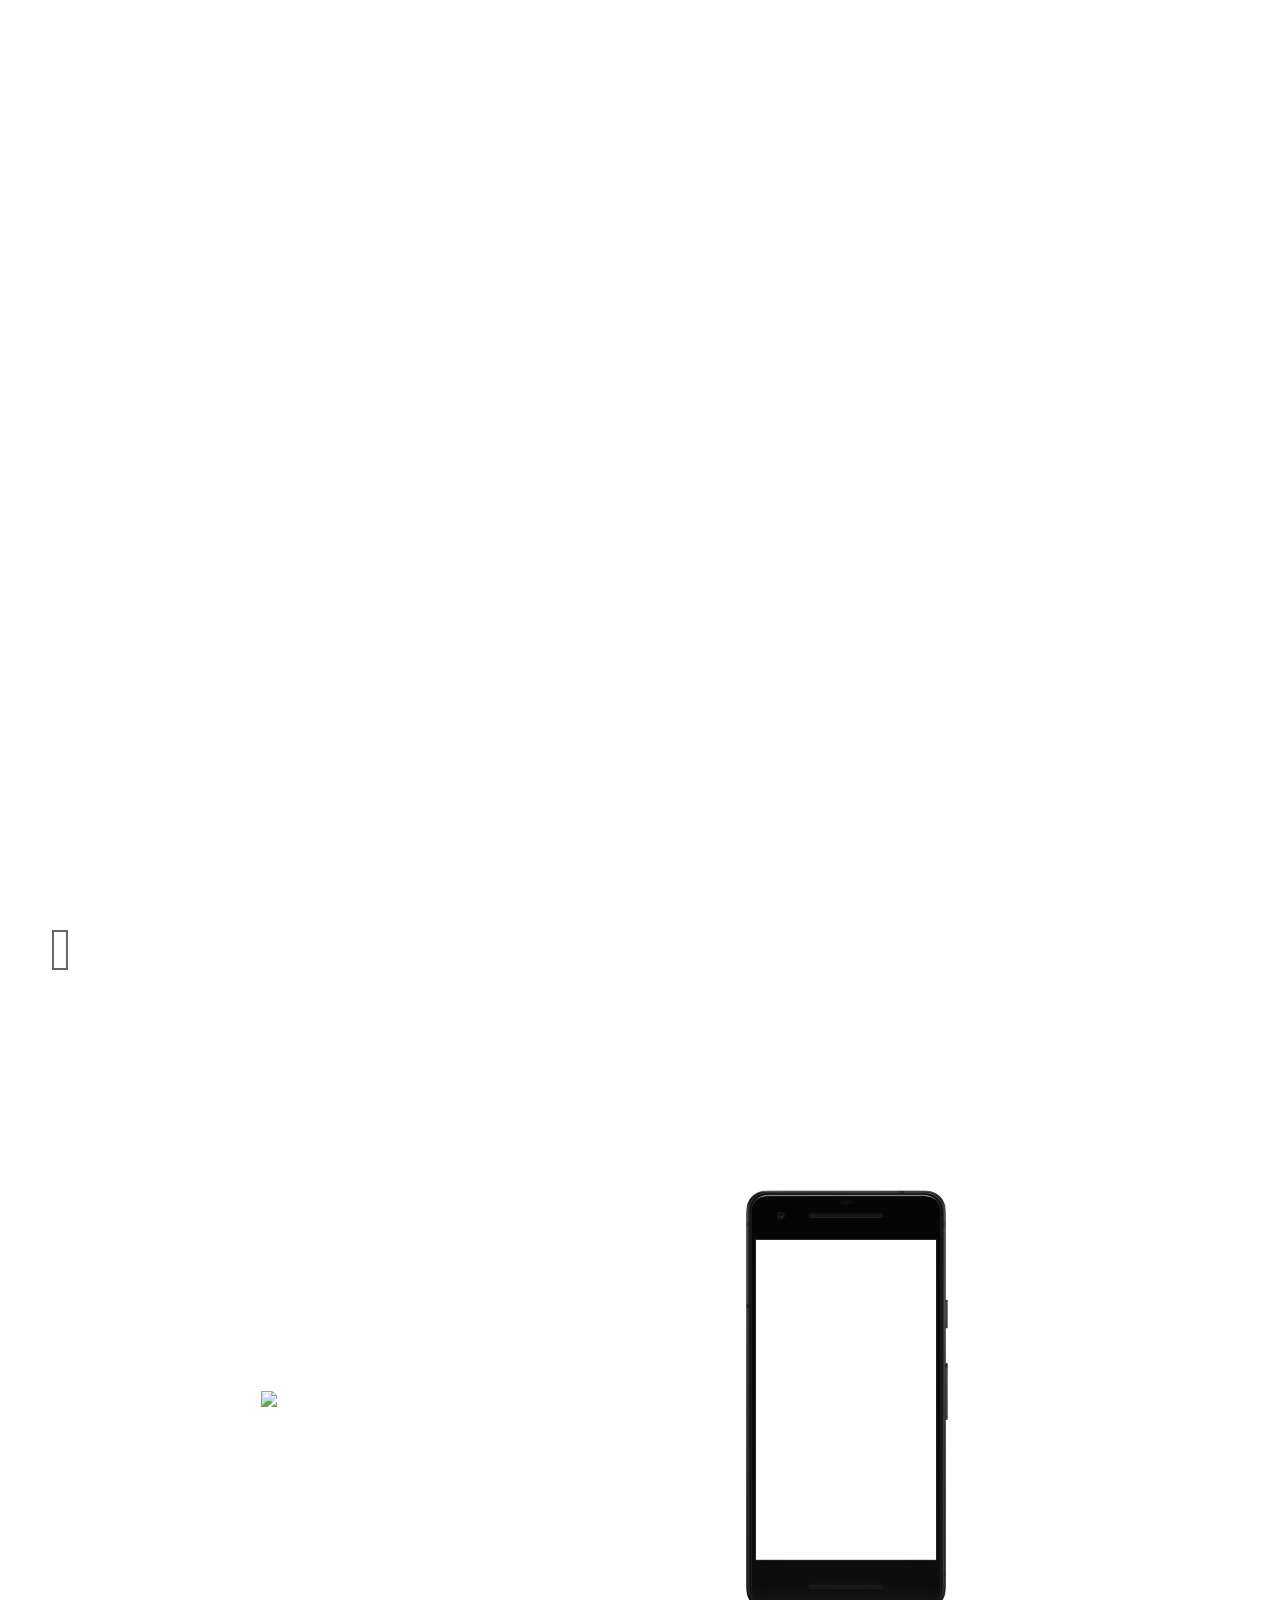
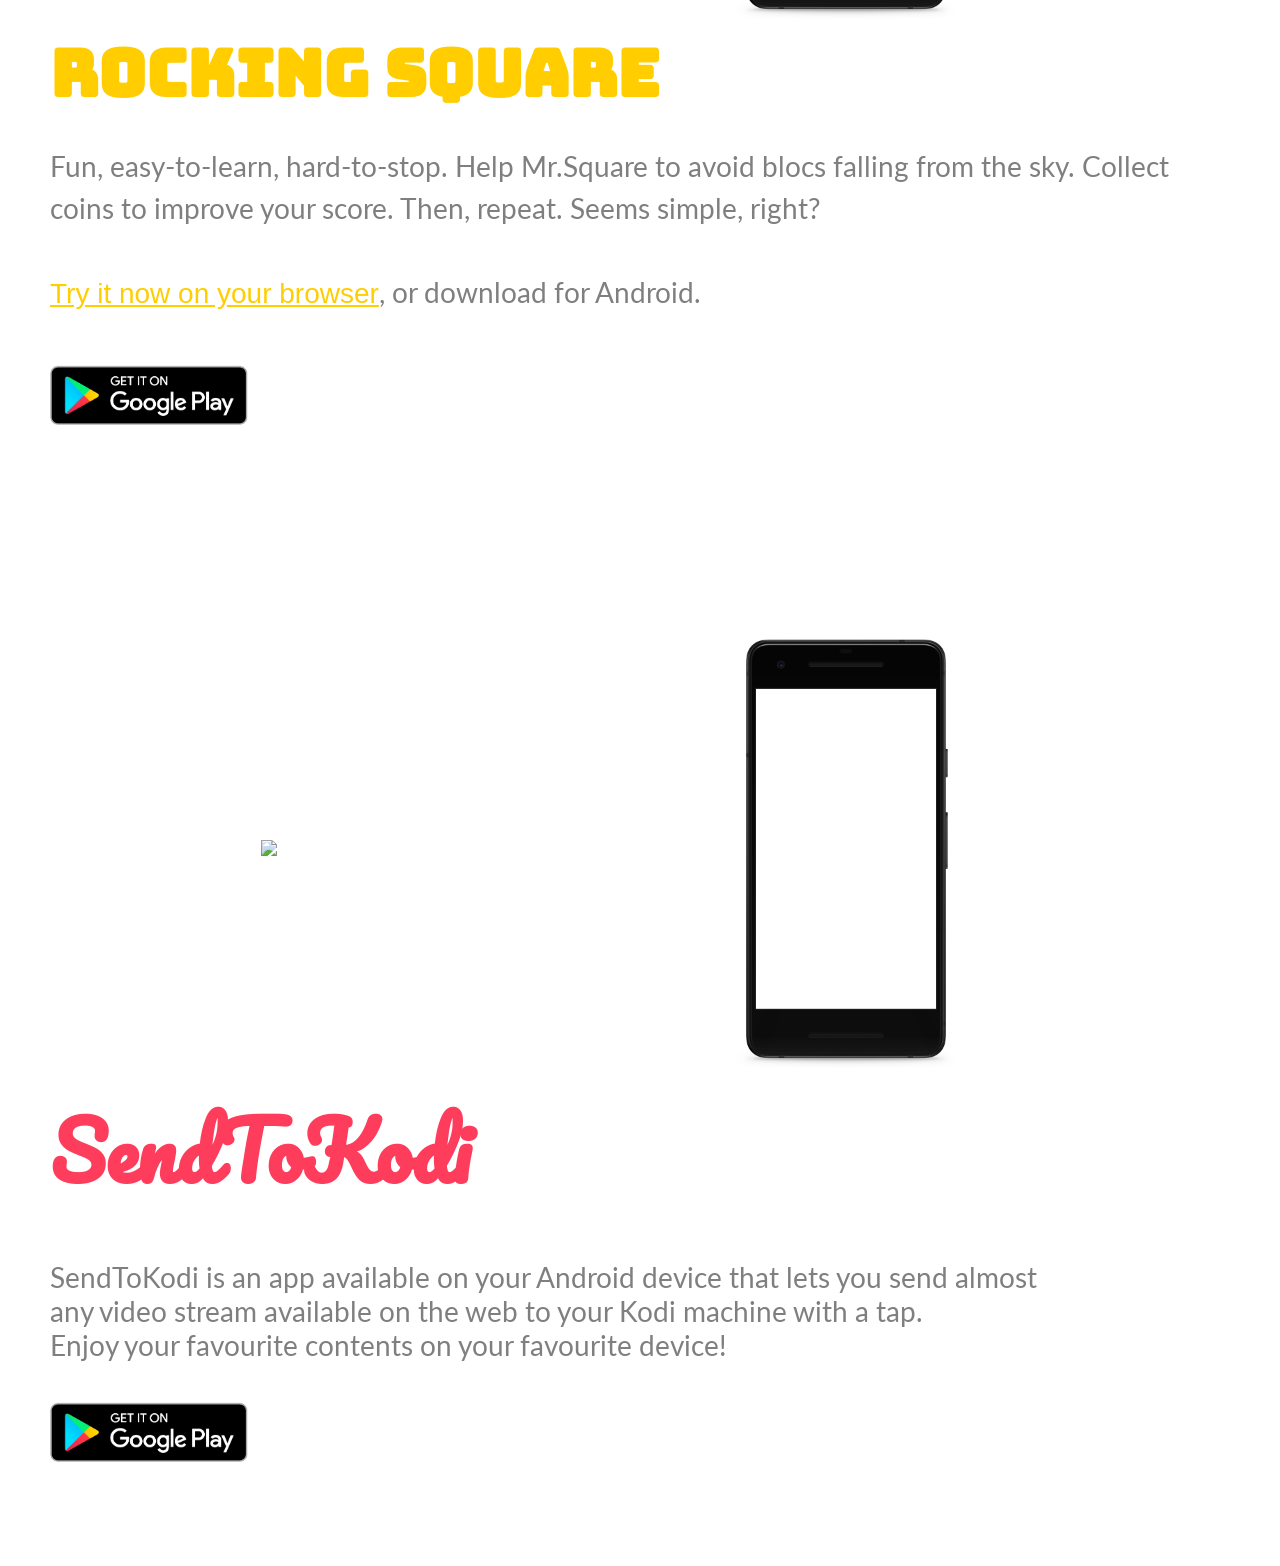
==== index.html @ c496c701 "Update index.html" ====
<!doctype html>
<html>
<head>
    <meta charset="utf-8">
    <meta name="keywords" content="">
    <meta name="description" content="">
    <meta name="viewport" content="width=device-width, initial-scale=1.0, viewport-fit=cover, user-scalable=no">
    <link rel="shortcut icon" type="image/png" href="favicon.png">
    
	<link rel="stylesheet" type="text/css" href="./css/bootstrap.min.css?2560">
	<link rel="stylesheet" type="text/css" href="style.css?4734">
	<link rel="stylesheet" type="text/css" href="./css/font-awesome.min.css">
	<link rel="stylesheet" type="text/css" href="./css/feather.min.css">
	<link href='https://fonts.googleapis.com/css?family=Oleo+Script&amp;subset=latin,latin-ext' rel='stylesheet' type='text/css'>
	<link href='https://fonts.googleapis.com/css?family=Lato:100,300,400,700,900&amp;subset=latin,latin-ext' rel='stylesheet' type='text/css'>
	<link href='https://fonts.googleapis.com/css?family=Bungee&amp;subset=latin,latin-ext' rel='stylesheet' type='text/css'>
	<link href='https://fonts.googleapis.com/css?family=Pacifico&amp;subset=latin,latin-ext' rel='stylesheet' type='text/css'>
	<script src="./js/particles.js"></script>
	<title>Antonio Cacciapuoti</title>


    
<!-- Analytics -->
 
<!-- Analytics END -->
    
</head>
<body>
<!-- Main container -->
<div class="page-container">
    
<!-- bloc-0 -->
<div class="bloc b-divider none full-width-bloc b-parallax bgc-dark-midnight-blue d-bloc" id="bloc-0">
	<div class="container bloc-lg">
		<div class="row rubberBand-hvr">
			<div class="col-sm-12">
				<img style="z-index:100; position: relative;" src="img/lazyload-ph.png" data-src="img/DSC_0639999.jpg" class="mg-md image-resize-mode img-fluid rounded-circle mx-auto d-block lazyload" height="315" width="315" />
				<h1 style="z-index:100; position: relative;" class="text-center mg-lg tc-white bloc-0-h1">
					I&rsquo;m Antonio
				</h1>
				<h5 style="z-index:100; position: relative;" class="mg-clear text-center bloc-0-h5 tc-white btn-resize-mode">
					Italian computer science student & creator of <br><a class="ltc-tangerine-yellow rsy" onclick="scrollToTarget('#bloc-rs',this)" data-scroll-speed="1000" href="#">Rocking Square</a>&nbsp;and&nbsp;<a class="stkr" href="#" data-scroll-speed="1000" onclick="scrollToTarget('#bloc-stk',this)">SendToKodi</a>
				</h5>
			</div>
		</div>
	</div>
</div>
<!-- bloc-0 END -->

<!-- bloc-1 -->
<div class="bloc l-bloc" id="bloc-1">
	<div class="container bloc-lg">
		<div class="row">
			<div class="offset-md-2 col-6 col-md-2 col-sm-3 col-lg-2 offset-lg-2">
				<div class="text-center">
					<a href="https://twitter.com/yantcaccia" target="_blank"><span class="fa fa-twitter icon-lg"></span></a>
				</div>
			</div>
			<div class="col-6 col-md-2 col-sm-3 col-lg-2">
				<div class="text-center">
					<a href="https://www.facebook.com/yant99" target="_blank"><span class="fa fa-facebook icon-lg "></span></a>
				</div>
			</div>
			<div class="col-6 col-md-2 col-sm-3 col-lg-2">
				<div class="text-center">
					<a href="https://www.instagram.com/toneelanc" target="_blank"><span class="fa fa-instagram icon-lg"></span></a>
				</div>
			</div>
			<div class="col-6 col-md-2 col-sm-3 col-lg-2">
				<div class="text-center">
					<a href="mailto:ya%6Etc%61%63cia@g%6Da%69l%2Ecom"><span class="feather-icon icon-mail icon-lg"></span></a>
				</div>
			</div>
		</div>
	</div>
</div>
<!-- bloc-1 END -->

<!-- bloc-rs -->
<div class="bloc l-bloc none" id="bloc-rs">
	<div class="container bloc-lg">
		<div class="row">
			<div class="col-md-6 col-lg-5">
				<div class="mx-auto d-block blocsapp-device blocsapp-device-iphone6 iphone6-space-grey rsphone">
					<img src="img/lazyload-ph.png" data-src="img/IMG_6553.PNG" class="img-fluid lazyload" />
				</div>
			</div>
			<div class="align-self-center col-md-6 col-lg-7">
				<h2 class="mg-md h2-rocking-square-style tc-tangerine-yellow text-sm-center text-center">
					Rocking Square
				</h2>
				<p class="p-2-style text-sm-center text-center">
					Fun, easy-to-learn, hard-to-stop. Help Mr.Square to avoid blocs falling from the sky. Collect coins to improve your score. Then, repeat. Seems simple, right?<br><br><a style="color: #FFCE00" href="https://yantcaccia.github.io/rockingsquare">Try it now on your browser</a>, or download for Android.<br>
				</p>
				<div style="margin-top: 50px" class="text-center btnmb text-sm-center text-md-center text-lg-center">
					<a href="https://play.google.com/store/apps/details?id=com.yantcaccia.project1&amp;hl=it" class="float-md-none" target="_blank">
					<img src="gpb.png" height="60">
					</a>
				</div>
			</div>
		</div>
	</div>
</div>
<!-- bloc-rs END -->

<!-- bloc-stk -->
<div class="bloc l-bloc" id="bloc-stk">
	<div class="container bloc-lg">
		<div class="row">
			<div class="col-md-6 col-lg-5 order-md-1 offset-sm-0 order-sm-0">
				<div class="mx-auto d-block blocsapp-device blocsapp-device-iphone6 iphone6-space-grey stkphone">
					<img src="img/lazyload-ph.png" data-src="img/Screenshot_20180409-003343.png" class="img-fluid lazyload" />
				</div>
			</div>
			<div class="col-md-6 col-lg-7 offset-sm-0 order-sm-0 align-self-center">
				<h2 class="stk-h2 tc-radical-red btn-resize-mode h2-style text-sm-center mg-lg-sm mg-lg text-center">
					SendToKodi
				</h2>
				<p class="p-style float-lg-none text-sm-center mg-lg text-lg-center text-center">
					SendToKodi is an app available on your Android device that lets you send almost any video stream available on the web to your Kodi machine with a tap.<br>Enjoy your favourite contents on your favourite device!<br>
				</p>
				<div class="text-center text-lg-center container-div-style">
					<a href="https://play.google.com/store/apps/details?id=com.yantcaccia.stk&amp;hl=en_US" target="_blank">
					<img src="gpb.png" height="60">
					</a>
				</div>
			</div>
		</div>
	</div>
</div>
<!-- bloc-stk END -->

<!-- ScrollToTop Button -->
<a class="bloc-button btn btn-d scrollToTop" onclick="scrollToTarget('1',this)"><span class="fa fa-chevron-up"></span></a>
<!-- ScrollToTop Button END-->

<div class="col-sm-12" id="particles"
style="position: absolute;
z-index: 50;
width: 100%;
height: 100%;
top: 0;
left: 0; overflow: hidden;"></div>


</div>
<!-- Main container END -->
    

<!-- Additional JS -->
<script src="./js/jquery-3.3.1.min.js?7486"></script>
<script src="./js/bootstrap.bundle.min.js?4922"></script>
<script src="./js/blocs.min.js?8688"></script>
<script src="./js/lazysizes.min.js" defer></script>
<script src="./js/jquery.scrollify.js"></script>
<!-- Additional JS END -->

<script type="text/javascript">
	if (/Android|webOS|iPhone|iPad|iPod|BlackBerry|IEMobile|Opera Mini/i.test(navigator.userAgent)) {} else {
		particlesJS.load("particles", "./js/particlesjs-config.json");
    }
</script>


<!-- Preloader -->
<div id="page-loading-blocs-notifaction" class="page-preloader"></div>
<!-- Preloader END -->

</body>
</html>
---- style.css ----
/*-----------------------------------------------------------------------------------
	    My Site
        Built with Blocs
-----------------------------------------------------------------------------------*/
 
body{
	margin:0;
	padding:0;
    background:#FFFFFF;
    overflow-x:hidden;
    -webkit-font-smoothing: antialiased;
    -moz-osx-font-smoothing: grayscale;
}
a,button{transition: background .3s ease-in-out;outline: none!important;} /* Prevent ugly blue glow on chrome and safari */
a:hover{text-decoration: none; cursor:pointer;}


/* Preloader */

.page-preloader{position: fixed;top: 0;bottom: 0;width: 100%;z-index:100000;background:#FFFFFF url("img/pageload-spinner.gif") no-repeat center center;}

/* = Blocs
-------------------------------------------------------------- */

.bloc{
	width:100%;
	clear:both;
	background: 50% 50% no-repeat;
	padding:0 50px;
	-webkit-background-size: cover;
	-moz-background-size: cover;
	-o-background-size: cover;
	background-size: cover;
	position:relative;
	display:flex;
}
.bloc .container{
	padding-left:0;
	padding-right:0;
}


/* Sizes */

.bloc-lg{
	padding:100px 50px;
}

/* = Full Width Blocs 
-------------------------------------------------------------- */

.full-width-bloc{
	padding-left:0;
	padding-right:0;
}
.full-width-bloc .row{
	margin-left:0;
	margin-right:0;
}
.full-width-bloc .container{
	width:100%;
	max-width:100%!important;
}
.full-width-bloc .carousel img{
	width:100%;
	height:auto;
}


/* Background Effects */

.b-parallax{
	background-attachment:fixed;
}

/* Disable Parallax on Mobile Touch Devices */
@media (hover: none) {
	.b-parallax{
	background-attachment:scroll;
}
}

/* Dark theme */

.d-bloc{
	color:rgba(255,255,255,.7);
}
.d-bloc button:hover{
	color:rgba(255,255,255,.9);
}
.d-bloc .icon-round,.d-bloc .icon-square,.d-bloc .icon-rounded,.d-bloc .icon-semi-rounded-a,.d-bloc .icon-semi-rounded-b{
	border-color:rgba(255,255,255,.9);
}
.d-bloc .divider-h span{
	border-color:rgba(255,255,255,.2);
}
.d-bloc .a-btn,.d-bloc .navbar a, .d-bloc a .icon-sm, .d-bloc a .icon-md, .d-bloc a .icon-lg, .d-bloc a .icon-xl, .d-bloc h1 a, .d-bloc h2 a, .d-bloc h3 a, .d-bloc h4 a, .d-bloc h5 a, .d-bloc h6 a, .d-bloc p a{
	color:rgba(255,255,255,.6);
}
.d-bloc .a-btn:hover,.d-bloc .navbar a:hover,.d-bloc a:hover .icon-sm, .d-bloc a:hover .icon-md, .d-bloc a:hover .icon-lg, .d-bloc a:hover .icon-xl, .d-bloc h1 a:hover, .d-bloc h2 a:hover, .d-bloc h3 a:hover, .d-bloc h4 a:hover, .d-bloc h5 a:hover, .d-bloc h6 a:hover, .d-bloc p a:hover{
	color:rgba(255,255,255,1);
}
.d-bloc .navbar-toggle .icon-bar{
	background:rgba(255,255,255,1);
}
.d-bloc .btn-wire,.d-bloc .btn-wire:hover{
	color:rgba(255,255,255,1);
	border-color:rgba(255,255,255,1);
}
.d-bloc .card{
	color:rgba(0,0,0,.5);
}
.d-bloc .card button:hover{
	color:rgba(0,0,0,.7);
}
.d-bloc .card icon{
	border-color:rgba(0,0,0,.7);
}
.d-bloc .card .divider-h span{
	border-color:rgba(0,0,0,.1);
}
.d-bloc .card .a-btn{
	color:rgba(0,0,0,.6);
}
.d-bloc .card .a-btn:hover{
	color:rgba(0,0,0,1);
}
.d-bloc .card .btn-wire, .d-bloc .card .btn-wire:hover{
	color:rgba(0,0,0,.7);
	border-color:rgba(0,0,0,.3);
}


/* Light theme */

.d-bloc .card,.l-bloc{
	color:rgba(0,0,0,.5);
}
.d-bloc .card button:hover,.l-bloc button:hover{
	color:rgba(0,0,0,.7);
}
.l-bloc .icon-round,.l-bloc .icon-square,.l-bloc .icon-rounded,.l-bloc .icon-semi-rounded-a,.l-bloc .icon-semi-rounded-b{
	border-color:rgba(0,0,0,.7);
}
.d-bloc .card .divider-h span,.l-bloc .divider-h span{
	border-color:rgba(0,0,0,.1);
}
.d-bloc .card .a-btn,.l-bloc .a-btn,.l-bloc .navbar a,.l-bloc a .icon-sm, .l-bloc a .icon-md, .l-bloc a .icon-lg, .l-bloc a .icon-xl, .l-bloc h1 a, .l-bloc h2 a, .l-bloc h3 a, .l-bloc h4 a, .l-bloc h5 a, .l-bloc h6 a, .l-bloc p a{
	color:rgba(0,0,0,.6);
}
.d-bloc .card .a-btn:hover,.l-bloc .a-btn:hover,.l-bloc .navbar a:hover, .l-bloc a:hover .icon-sm, .l-bloc a:hover .icon-md, .l-bloc a:hover .icon-lg, .l-bloc a:hover .icon-xl, .l-bloc h1 a:hover, .l-bloc h2 a:hover, .l-bloc h3 a:hover, .l-bloc h4 a:hover, .l-bloc h5 a:hover, .l-bloc h6 a:hover, .l-bloc p a:hover{
	color:rgba(0,0,0,1);
}
.l-bloc .navbar-toggle .icon-bar{
	color:rgba(0,0,0,.6);
}
.d-bloc .card .btn-wire,.d-bloc .card .btn-wire:hover,.l-bloc .btn-wire,.l-bloc .btn-wire:hover{
	color:rgba(0,0,0,.7);
	border-color:rgba(0,0,0,.3);
}
/* Dividers */

.b-divider{
	border-top:1px solid rgba(0,0,0,.1);
	border-bottom:1px solid rgba(0,0,0,.1);
}


/* = NavBar
-------------------------------------------------------------- */

.hero .hero-nav{
	padding-left:inherit;
	padding-right:inherit;
}
/* Handle Multi Level Navigation */.navbar-light .navbar-nav .nav-link {
	color: rgb(64, 64, 64);
}
.btco-menu li > a {
	padding: 10px 15px;
	color: #000;
}
.btco-menu .active a:focus,.btco-menu li a:focus ,.navbar > .show > a:focus{
	background: transparent;
	outline: 0;
}
.dropdown-menu .show > .dropdown-toggle::after{
	transform: rotate(-90deg);
}

/* = Bric adjustment margins
-------------------------------------------------------------- */

.mg-clear{
	margin:0;
}
.mg-md{
	margin-top:10px;
	margin-bottom:20px;
}
.mg-lg{
	margin-top:10px;
	margin-bottom:40px;
}
img.mg-sm,img.mg-md,img.mg-lg{
	margin-top: 0;
}
img.mg-sm{
	margin-bottom:10px;
}
img.mg-md{
	margin-bottom:30px;
}
img.mg-lg{
	margin-bottom:50px;
}

/* = Buttons
-------------------------------------------------------------- */

.btn-d,.btn-d:hover,.btn-d:focus{
	color:#FFF;
	background:rgba(0,0,0,.3);
}

/* Prevent ugly blue glow on chrome and safari */
button{
	outline: none!important;
}


/* = Icons
-------------------------------------------------------------- */
.icon-lg{
	font-size:60px!important;
}




.card-sq, .card-sq .card-header, .card-sq .card-footer{
	border-radius:0;
}
.card-rd{
	border-radius:30px;
}
.card-rd .card-header{
	border-radius:29px 29px 0 0;
}
.card-rd .card-footer{
	border-radius:0 0 29px 29px;
}





/* ScrollToTop button */

.scrollToTop{
	width:40px;
	height:40px;
	position:fixed;
	bottom:20px;
	right:20px;
	opacity: 0;
	z-index: 500;
	transition: all .3s ease-in-out;
}
.scrollToTop span{
	margin-top: 6px;
}
.showScrollTop{
	font-size: 14px;
	opacity: 1;
}
/* = iPhone 6 Devices
-------------------------------------------------------------- */

.blocsapp-device-iphone6{
	background-repeat:no-repeat;
	background-size:contain;
	background-position:center;
	display: block;
	width:100%;
	height:auto;
	padding: 18%;
}
.blocsapp-device-iphone6 img{
	width:100%;
	height:auto;
	margin: 0 auto;
}
.blocsapp-device-iphone6 .embed-responsive{
	padding-bottom: 154.25%;
	width: 87%;
	right: -6.7%;
	margin-bottom: -1.5%;
}
.blocsapp-device-iphone6.iphone6-space-grey{
	background-image:url("img/Apple-iPhone-6s-Space-Gray.png");
}

/* = Custom Styling
-------------------------------------------------------------- */

h1,h2,h3,h4,h5,h6,p,label,.btn,a{
	font-family:"Helvetica";
}
.container{
	max-width:1170px}.container:active{
}
.container:hover{
}
.blocs-personal-panel{
	max-width:400px;
	min-height:400px;
	padding:40px 10px 40px 10px;
	background-color:#FFFFFF;
	text-align:center;
	border-radius:6px 6px 6px 6px;
	border-width:0px 0px 0px 0px;
}
.blocs-panel-avatar{
	max-width:100px;
	margin-bottom:20px;
}
.blocs-personal-panel h3{
	color: rgba(0,0,0,.8);
	font-family:"Lato";
	font-size:36px;
	font-weight:700;
}
.blocs-personal-panel p{
	color: rgba(0,0,0,.3);
	font-family:"Lato";
	font-size:18px;
	font-weight:700;
	margin-bottom:20px;
}
.blocs-social-list-v{
	max-width:220px;
	margin:0 auto!important;
}
.blocs-social-list-v li{
	min-width:30px;
}
.test{
	font-family:"Lato";
	font-weight:400;
	text-transform:none;
	font-style:none;
	text-align:left;
}
.device-bloc-text-vc{
	font-size:50px;
	margin-top:50%;
}
.button{
	font-family:"Lato";
	font-weight:400;
}
.rockingsquare{
	font-family:"Pacifico";
}
.bloc-0-h1{
	font-weight: 400;
	font-family: "Oleo Script";
	font-size: 100px;
	line-height: 100px;
}
.bloc-0-h5{
	font-family: Lato;
	font-weight: 300;
	font-size: 35px;
	line-height: 60px;
}
.bloc-2-h2{
	font-family:"Bungee";
	font-weight:400;
}
.bloc-2-p{
	font-family: Lato;
	font-weight: 300;
	font-size: 27px;
}
.stk-h2{
	font-family: Pacifico;
}
.stk-p{
	line-height: 37px;
	font-size: 27px;
	font-family: Lato;
	font-weight: 300;
}
.rsy{
	font-family:"Bungee";
}
.stkr{
	font-family:"Pacifico";
	color:#FF1357!important;
	background-color:transparent;
}
.h2-style{
	font-size:80px;
	width:87.01%;
}
.p-style{
	width:87.01%;
	font-size:28px;
	font-family:Lato;
	font-weight:400;
	text-indent:px;
	letter-spacing:px;
}
.h1-style{
	font-family:Bungee;
	font-size:60px;
}
.h3-style{
	font-family:Lato;
	font-weight:400;
}
.p-1-style{
	font-size:30px;
}
.h2-rocking-square-style{
	font-family:Bungee;
	font-size:65px;
}
.p-2-style{
	font-size:28px;
	font-family:Lato;
	font-weight:400;
	line-height:42px;
}
.btn{
	margin-top:10px;
}
.container-div-style{
	width:87.01%;
}

/* = Colour
-------------------------------------------------------------- */

/* Background colour styles */

.bgc-dark-midnight-blue{
	background-color:#043464;
}

/* Text colour styles */

.tc-white{
	color:#FFFFFF!important;
}
.tc-tangerine-yellow{
	color:#FFCD00!important;
}
.tc-radical-red{
	color:#FE3D5D!important;
}

/* Link colour styles */

.ltc-tangerine-yellow{
	color:#FFCD00!important;
}
.ltc-tangerine-yellow:hover{
	color:#cca400!important;
}

/* Bloc image backgrounds */




/* = Mobile adjustments 
-------------------------------------------------------------- */
@media (max-width: 1024px)
{
    .bloc{
        padding-left: 20px; 
        padding-right: 20px;  
    }
    .bloc.full-width-bloc, .bloc-tile-2.full-width-bloc .container, .bloc-tile-3.full-width-bloc .container, .bloc-tile-4.full-width-bloc .container{
        padding-left: 0; 
        padding-right: 0;  
    }
}
@media (max-width: 991px)
{
    .container{width:100%;}
    .page-container, #hero-bloc{overflow-x: hidden;position: relative;} /* Prevent unwanted side scroll on mobile */
    .bloc{padding-left: constant(safe-area-inset-left);padding-right: constant(safe-area-inset-right);} /* iPhone X Notch Support*/
    .bloc-group, .bloc-group .bloc{display:block;width:100%;}
}
@media (max-width: 767px)
{
    .page-container{
        overflow-x: hidden;
        position:relative;
    }
    .bloc-tile-2 .container, .bloc-tile-3 .container, .bloc-tile-4 .container{
        padding-left:0;padding-right:0;
    }
    .a-block{
        padding:0 10px;
    }
    .btn-dwn{
       display:none; 
    }
    .voffset{
        margin-top:5px;
    }
    .voffset-md{
        margin-top:20px;
    }
    .voffset-lg{
        margin-top:30px;
    }
    form{
        padding:5px;
    }
    .close-lightbox{
        display:inline-block;
    }
    .blocsapp-device-iphone5{
	   background-size: 216px 425px;
	   padding-top:60px;
	   width:216px;
	   height:425px;
    }
    .blocsapp-device-iphone5 img{
	   width: 180px;
	   height: 320px;
    }
}

@media (max-width: 991px){
	.bloc-0-h1{
		font-size: 100px;
		line-height: 100px;
	}
	.bloc-0-h5{
		font-size: 35px;
	}
	.bloc-2-h2{
		line-height:60px;
	}
	.rockingsquare{
		padding-bottom:0px;
	}
	.btn-style{
		border-radius:0px 0px 0px 0px;
	}
	.btn-let-me-play--style{
		border-radius:19px 19px 19px 19px;
	}
	.stk-h2{
	}
	.h2-style{
		font-size:50px;
	}
	.p-style{
		line-height:42px;
		font-size:28px;
		font-family:Lato;
		font-weight:400;
	}
	.btn{
		margin:0px 0px 0px 0px;
	}
	.btnmb{
		margin-top:10px;
	}
	.stkphone{
		margin-top:70px;
	}
	.rsphone{
		margin-top:105px;
	}
	
}

@media (max-width: 767px){
	.mobile .asd{
		margin-left:17px;
		float:none;
	}
	.mobile .button{
		font-family:"Lato";
		font-weight:400;
		margin-left:0%;
	}
	.mobile .teeest{
	}
	.bloc-0-h1{
		font-size: 60px;
		line-height: 70px;
	}
	.bloc-0-h5{
		font-size: 30px;
	}
	.p-style{
		font-size:30px;
		line-height:45px;
		width:100%;
	}
	.h2-style{
		width:100%;
		font-size:65px;
	}
	.container-div-style{
		width:100%;
	}
	.p-2-style{
		font-family:Lato;
		font-weight:400;
	}
	
	/* Small Text Margin Offsets */
	.mg-lg-sm{
		margin-top: 10px;
		margin-bottom:40px;
	}
	
}

@media (max-width: 575px){
	.h2-rocking-square-style{
		font-size:55px;
	}
	.h2-style{
		font-size:50px;
	}
	.bloc-0-h5{
		font-size:24px;
		width:100%;
	}
	
}
---- css/feather.min.css ----
@font-face{font-family:"feather";src:url(../fonts/feather-webfont.eot);src:url(../fonts/feather-webfont.eot?#iefix) format("embedded-opentype"),url(../fonts/feather-webfont.woff) format("woff"),url(../fonts/feather-webfont.ttf) format("truetype"),url(../fonts/feather-webfont.svg#feather) format("svg");font-weight:400;font-style:normal}.feather-icon{display:inline-block;font-family:"feather";font-style:normal;font-weight:400;font-variant:normal;text-transform:none;speak:none;line-height:1;-webkit-font-smoothing:antialiased;-moz-osx-font-smoothing:grayscale}.icon-eye:before{content:"\e000"}.icon-paper-clip:before{content:"\e001"}.icon-mail:before{content:"\e002";content:\e002}.icon-toggle:before{content:"\e003"}.icon-layout:before{content:"\e004"}.icon-link:before{content:"\e005"}.icon-bell:before{content:"\e006"}.icon-lock:before{content:"\e007"}.icon-unlock:before{content:"\e008"}.icon-ribbon:before{content:"\e009"}.icon-image:before{content:"\e010"}.icon-signal:before{content:"\e011"}.icon-target:before{content:"\e012"}.icon-clipboard:before{content:"\e013"}.icon-clock:before{content:"\e014";content:\e014}.icon-watch:before{content:"\e015"}.icon-air-play:before{content:"\e016"}.icon-camera:before{content:"\e017"}.icon-video:before{content:"\e018"}.icon-disc:before{content:"\e019"}.icon-printer:before{content:"\e020"}.icon-monitor:before{content:"\e021"}.icon-server:before{content:"\e022"}.icon-cog:before{content:"\e023"}.icon-heart:before{content:"\e024"}.icon-paragraph:before{content:"\e025"}.icon-align-justify:before{content:"\e026"}.icon-align-left:before{content:"\e027"}.icon-align-center:before{content:"\e028"}.icon-align-right:before{content:"\e029"}.icon-book:before{content:"\e030"}.icon-layers:before{content:"\e031"}.icon-stack:before{content:"\e032"}.icon-stack-2:before{content:"\e033"}.icon-paper:before{content:"\e034"}.icon-paper-stack:before{content:"\e035"}.icon-search:before{content:"\e036"}.icon-zoom-in:before{content:"\e037"}.icon-zoom-out:before{content:"\e038"}.icon-reply:before{content:"\e039"}.icon-circle-plus:before{content:"\e040"}.icon-circle-minus:before{content:"\e041"}.icon-circle-check:before{content:"\e042"}.icon-circle-cross:before{content:"\e043"}.icon-square-plus:before{content:"\e044"}.icon-square-minus:before{content:"\e045"}.icon-square-check:before{content:"\e046"}.icon-square-cross:before{content:"\e047"}.icon-microphone:before{content:"\e048"}.icon-record:before{content:"\e049"}.icon-skip-back:before{content:"\e050"}.icon-rewind:before{content:"\e051"}.icon-play:before{content:"\e052"}.icon-pause:before{content:"\e053"}.icon-stop:before{content:"\e054"}.icon-fast-forward:before{content:"\e055"}.icon-skip-forward:before{content:"\e056"}.icon-shuffle:before{content:"\e057"}.icon-repeat:before{content:"\e058"}.icon-folder:before{content:"\e059"}.icon-umbrella:before{content:"\e060"}.icon-moon:before{content:"\e061"}.icon-thermometer:before{content:"\e062"}.icon-drop:before{content:"\e063"}.icon-sun:before{content:"\e064"}.icon-cloud:before{content:"\e065"}.icon-cloud-upload:before{content:"\e066"}.icon-cloud-download:before{content:"\e067"}.icon-upload:before{content:"\e068"}.icon-download:before{content:"\e069"}.icon-location:before{content:"\e070"}.icon-location-2:before{content:"\e071"}.icon-map:before{content:"\e072"}.icon-battery:before{content:"\e073"}.icon-head:before{content:"\e074"}.icon-briefcase:before{content:"\e075"}.icon-speech-bubble:before{content:"\e076"}.icon-anchor:before{content:"\e077"}.icon-globe:before{content:"\e078"}.icon-box:before{content:"\e079"}.icon-reload:before{content:"\e080"}.icon-share:before{content:"\e081"}.icon-marquee:before{content:"\e082"}.icon-marquee-plus:before{content:"\e083"}.icon-marquee-minus:before{content:"\e084"}.icon-tag:before{content:"\e085"}.icon-power:before{content:"\e086"}.icon-command:before{content:"\e087"}.icon-alt:before{content:"\e088"}.icon-esc:before{content:"\e089"}.icon-bar-graph:before{content:"\e090"}.icon-bar-graph-2:before{content:"\e091"}.icon-pie-graph:before{content:"\e092"}.icon-star:before{content:"\e093"}.icon-arrow-left:before{content:"\e094"}.icon-arrow-right:before{content:"\e095"}.icon-arrow-up:before{content:"\e096"}.icon-arrow-down:before{content:"\e097"}.icon-volume:before{content:"\e098"}.icon-mute:before{content:"\e099"}.icon-content-right:before{content:"\e100"}.icon-content-left:before{content:"\e101"}.icon-grid:before{content:"\e102"}.icon-grid-2:before{content:"\e103"}.icon-columns:before{content:"\e104"}.icon-loader:before{content:"\e105"}.icon-bag:before{content:"\e106"}.icon-ban:before{content:"\e107"}.icon-flag:before{content:"\e108"}.icon-trash:before{content:"\e109"}.icon-expand:before{content:"\e110"}.icon-contract:before{content:"\e111"}.icon-maximize:before{content:"\e112"}.icon-minimize:before{content:"\e113"}.icon-plus:before{content:"\e114"}.icon-minus:before{content:"\e115"}.icon-check:before{content:"\e116"}.icon-cross:before{content:"\e117"}.icon-move:before{content:"\e118"}.icon-delete:before{content:"\e119"}.icon-menu:before{content:"\e120"}.icon-archive:before{content:"\e121"}.icon-inbox:before{content:"\e122"}.icon-outbox:before{content:"\e123"}.icon-file:before{content:"\e124"}.icon-file-add:before{content:"\e125"}.icon-file-subtract:before{content:"\e126"}.icon-help:before{content:"\e127"}.icon-open:before{content:"\e128"}.icon-ellipsis:before{content:"\e129"}
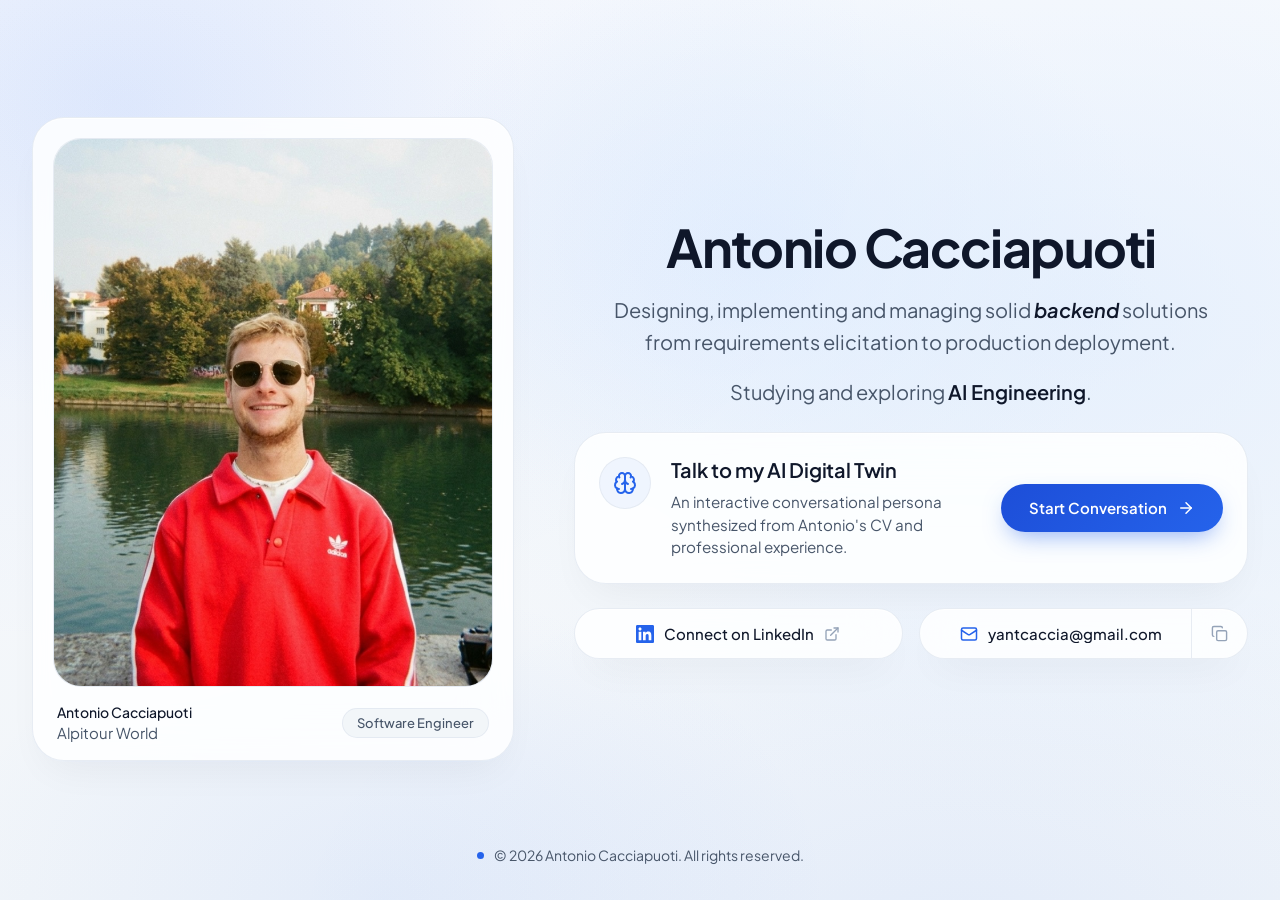
==== commit 8b3b9e38: "ref: new style language" ====
--- a/index.html
+++ b/index.html
@@ -1,170 +1,152 @@
-<!doctype html>
-<html>
+<!DOCTYPE html>
+<html lang="en">
+
 <head>
-    <meta charset="utf-8">
-    <meta name="keywords" content="">
-    <meta name="description" content="">
-    <meta name="viewport" content="width=device-width, initial-scale=1.0, viewport-fit=cover, user-scalable=no">
-    <link rel="shortcut icon" type="image/png" href="favicon.png">
-    
-	<link rel="stylesheet" type="text/css" href="./css/bootstrap.min.css?2560">
-	<link rel="stylesheet" type="text/css" href="style.css?4734">
-	<link rel="stylesheet" type="text/css" href="./css/font-awesome.min.css">
-	<link rel="stylesheet" type="text/css" href="./css/feather.min.css">
-	<link href='https://fonts.googleapis.com/css?family=Oleo+Script&amp;subset=latin,latin-ext' rel='stylesheet' type='text/css'>
-	<link href='https://fonts.googleapis.com/css?family=Lato:100,300,400,700,900&amp;subset=latin,latin-ext' rel='stylesheet' type='text/css'>
-	<link href='https://fonts.googleapis.com/css?family=Bungee&amp;subset=latin,latin-ext' rel='stylesheet' type='text/css'>
-	<link href='https://fonts.googleapis.com/css?family=Pacifico&amp;subset=latin,latin-ext' rel='stylesheet' type='text/css'>
-	<script src="./js/particles.js"></script>
-	<title>Antonio Cacciapuoti</title>
+  <meta charset="UTF-8">
+  <meta name="viewport" content="width=device-width, initial-scale=1.0">
+  <title>Antonio Cacciapuoti — Portfolio</title>
+  <meta name="description"
+    content="Designing and implementing solid backend solutions. Studying and exploring AI Engineering.">
+  <meta name="color-scheme" content="light dark">
 
+  <link rel="preconnect" href="https://fonts.googleapis.com">
+  <link rel="preconnect" href="https://fonts.gstatic.com" crossorigin>
+  <link href="https://fonts.googleapis.com/css2?family=Plus+Jakarta+Sans:wght@400;500;600;700&display=swap"
+    rel="stylesheet">
 
-    
-<!-- Analytics -->
- 
-<!-- Analytics END -->
-    
+  <link rel="stylesheet" href="styles.css">
+  <link rel="icon" href="favicon.ico" type="image/x-icon">
+
+  <!-- Match the system theme before first paint to avoid a flash of the wrong mode -->
+  <script>
+    (function () {
+      var dark = window.matchMedia && window.matchMedia('(prefers-color-scheme: dark)').matches;
+      document.documentElement.setAttribute('data-theme', dark ? 'dark' : 'light');
+      try { localStorage.removeItem('theme'); } catch (e) { } // drop stale value from the old toggle
+    })();
+  </script>
 </head>
+
 <body>
-<!-- Main container -->
-<div class="page-container">
-    
-<!-- bloc-0 -->
-<div class="bloc b-divider none full-width-bloc b-parallax bgc-dark-midnight-blue d-bloc" id="bloc-0">
-	<div class="container bloc-lg">
-		<div class="row rubberBand-hvr">
-			<div class="col-sm-12">
-				<img style="z-index:100; position: relative;" src="img/lazyload-ph.png" data-src="img/DSC_0639999.jpg" class="mg-md image-resize-mode img-fluid rounded-circle mx-auto d-block lazyload" height="315" width="315" />
-				<h1 style="z-index:100; position: relative;" class="text-center mg-lg tc-white bloc-0-h1">
-					I&rsquo;m Antonio
-				</h1>
-				<h5 style="z-index:100; position: relative;" class="mg-clear text-center bloc-0-h5 tc-white btn-resize-mode">
-					Italian computer science student & creator of <br><a class="ltc-tangerine-yellow rsy" onclick="scrollToTarget('#bloc-rs',this)" data-scroll-speed="1000" href="#">Rocking Square</a>&nbsp;and&nbsp;<a class="stkr" href="#" data-scroll-speed="1000" onclick="scrollToTarget('#bloc-stk',this)">SendToKodi</a>
-				</h5>
-			</div>
-		</div>
-	</div>
-</div>
-<!-- bloc-0 END -->
+  <div class="ambient" aria-hidden="true"></div>
 
-<!-- bloc-1 -->
-<div class="bloc l-bloc" id="bloc-1">
-	<div class="container bloc-lg">
-		<div class="row">
-			<div class="offset-md-2 col-6 col-md-2 col-sm-3 col-lg-2 offset-lg-2">
-				<div class="text-center">
-					<a href="https://twitter.com/yantcaccia" target="_blank"><span class="fa fa-twitter icon-lg"></span></a>
-				</div>
-			</div>
-			<div class="col-6 col-md-2 col-sm-3 col-lg-2">
-				<div class="text-center">
-					<a href="https://www.facebook.com/yant99" target="_blank"><span class="fa fa-facebook icon-lg "></span></a>
-				</div>
-			</div>
-			<div class="col-6 col-md-2 col-sm-3 col-lg-2">
-				<div class="text-center">
-					<a href="https://www.instagram.com/toneelanc" target="_blank"><span class="fa fa-instagram icon-lg"></span></a>
-				</div>
-			</div>
-			<div class="col-6 col-md-2 col-sm-3 col-lg-2">
-				<div class="text-center">
-					<a href="mailto:ya%6Etc%61%63cia@g%6Da%69l%2Ecom"><span class="feather-icon icon-mail icon-lg"></span></a>
-				</div>
-			</div>
-		</div>
-	</div>
-</div>
-<!-- bloc-1 END -->
+  <main class="stage" id="top">
 
-<!-- bloc-rs -->
-<div class="bloc l-bloc none" id="bloc-rs">
-	<div class="container bloc-lg">
-		<div class="row">
-			<div class="col-md-6 col-lg-5">
-				<div class="mx-auto d-block blocsapp-device blocsapp-device-iphone6 iphone6-space-grey rsphone">
-					<img src="img/lazyload-ph.png" data-src="img/IMG_6553.PNG" class="img-fluid lazyload" />
-				</div>
-			</div>
-			<div class="align-self-center col-md-6 col-lg-7">
-				<h2 class="mg-md h2-rocking-square-style tc-tangerine-yellow text-sm-center text-center">
-					Rocking Square
-				</h2>
-				<p class="p-2-style text-sm-center text-center">
-					Fun, easy-to-learn, hard-to-stop. Help Mr.Square to avoid blocs falling from the sky. Collect coins to improve your score. Then, repeat. Seems simple, right?<br><br><a style="color: #FFCE00" href="https://yantcaccia.github.io/rockingsquare">Try it now on your browser</a>, or download for Android.<br>
-				</p>
-				<div style="margin-top: 50px" class="text-center btnmb text-sm-center text-md-center text-lg-center">
-					<a href="https://play.google.com/store/apps/details?id=com.yantcaccia.project1&amp;hl=it" class="float-md-none" target="_blank">
-					<img src="gpb.png" height="60">
-					</a>
-				</div>
-			</div>
-		</div>
-	</div>
-</div>
-<!-- bloc-rs END -->
+    <!-- Left column: Digital Twin preview frame -->
+    <section class="preview glass" aria-label="Digital Twin preview">
+      <div class="preview__frame">
+        <img src="assets/portrait.jpeg" alt="Portrait of Antonio Cacciapuoti" width="768" height="1143"
+          fetchpriority="high" decoding="async">
+      </div>
+      <div class="preview__caption">
+        <div>
+          <p class="preview__name">Antonio Cacciapuoti</p>
+          <p class="preview__role">Alpitour World</p>
+        </div>
+        <span class="chip">Software Engineer</span>
+      </div>
+    </section>
 
-<!-- bloc-stk -->
-<div class="bloc l-bloc" id="bloc-stk">
-	<div class="container bloc-lg">
-		<div class="row">
-			<div class="col-md-6 col-lg-5 order-md-1 offset-sm-0 order-sm-0">
-				<div class="mx-auto d-block blocsapp-device blocsapp-device-iphone6 iphone6-space-grey stkphone">
-					<img src="img/lazyload-ph.png" data-src="img/Screenshot_20180409-003343.png" class="img-fluid lazyload" />
-				</div>
-			</div>
-			<div class="col-md-6 col-lg-7 offset-sm-0 order-sm-0 align-self-center">
-				<h2 class="stk-h2 tc-radical-red btn-resize-mode h2-style text-sm-center mg-lg-sm mg-lg text-center">
-					SendToKodi
-				</h2>
-				<p class="p-style float-lg-none text-sm-center mg-lg text-lg-center text-center">
-					SendToKodi is an app available on your Android device that lets you send almost any video stream available on the web to your Kodi machine with a tap.<br>Enjoy your favourite contents on your favourite device!<br>
-				</p>
-				<div class="text-center text-lg-center container-div-style">
-					<a href="https://play.google.com/store/apps/details?id=com.yantcaccia.stk&amp;hl=en_US" target="_blank">
-					<img src="gpb.png" height="60">
-					</a>
-				</div>
-			</div>
-		</div>
-	</div>
-</div>
-<!-- bloc-stk END -->
+    <!-- Right column: intro + actions -->
+    <div class="content">
+      <div class="intro">
+        <h1 class="intro__name">Antonio Cacciapuoti</h1>
+        <p class="intro__bio">
+          Designing, implementing and managing solid <strong><i>backend</i></strong> solutions from requirements elicitation to production deployment.
+        </p>
+        <p class="intro__bio">
+          Studying and exploring <strong>AI Engineering</strong>.
+        </p>
+        </p>
+      </div>
 
-<!-- ScrollToTop Button -->
-<a class="bloc-button btn btn-d scrollToTop" onclick="scrollToTarget('1',this)"><span class="fa fa-chevron-up"></span></a>
-<!-- ScrollToTop Button END-->
+      <article class="twin glass">
+        <div class="twin__icon" aria-hidden="true">
+          <!-- PLACEHOLDER: swap for an avatar <img> if preferred -->
+          <svg class="icon" viewBox="0 0 24 24">
+            <path d="M12 5a3 3 0 1 0-5.997.125 4 4 0 0 0-2.526 5.77 4 4 0 0 0 .556 6.588A4 4 0 1 0 12 18Z" />
+            <path d="M12 5a3 3 0 1 1 5.997.125 4 4 0 0 1 2.526 5.77 4 4 0 0 1-.556 6.588A4 4 0 1 1 12 18Z" />
+            <path d="M15 13a4.5 4.5 0 0 1-3-4 4.5 4.5 0 0 1-3 4" />
+            <path d="M17.599 6.5a3 3 0 0 0 .399-1.375" />
+            <path d="M6.003 5.125A3 3 0 0 0 6.401 6.5" />
+            <path d="M3.477 10.896a4 4 0 0 1 .585-.396" />
+            <path d="M19.938 10.5a4 4 0 0 1 .585.396" />
+            <path d="M6 18a4 4 0 0 1-1.967-.516" />
+            <path d="M19.967 17.484A4 4 0 0 1 18 18" />
+            <path d="M12 5v13" />
+          </svg>
+        </div>
 
-<div class="col-sm-12" id="particles"
-style="position: absolute;
-z-index: 50;
-width: 100%;
-height: 100%;
-top: 0;
-left: 0; overflow: hidden;"></div>
+        <div class="twin__body">
+          <h2 class="twin__title">
+            Talk to my AI Digital Twin
+          </h2>
+          <p class="twin__desc">
+            An interactive conversational persona synthesized from Antonio's CV and professional experience.
+          </p>
+        </div>
 
+        <a class="btn btn--primary" href="https://digital-twin-fsm9.onrender.com/" target="_blank">
+          <span>Start Conversation</span>
+          <svg class="icon" viewBox="0 0 24 24" aria-hidden="true">
+            <path d="M5 12h14" />
+            <path d="m12 5 7 7-7 7" />
+          </svg>
+        </a>
+      </article>
 
-</div>
-<!-- Main container END -->
-    
+      <div class="actions">
+        <!-- TODO: set the real LinkedIn profile URL -->
+        <a class="btn btn--glass glass" href="https://www.linkedin.com/in/antonio-cacciapuoti-45a883220/" target="_blank" rel="noopener noreferrer">
+          <svg class="icon icon--accent icon--fill" viewBox="0 0 24 24" aria-hidden="true">
+            <path d="M20.447 20.452h-3.554v-5.569c0-1.328-.027-3.037-1.852-3.037-1.853 0-2.136 1.445-2.136 2.939v5.667H9.351V9h3.414v1.561h.046c.477-.9 1.637-1.85 3.37-1.85 3.601 0 4.267 2.37 4.267 5.455v6.286zM5.337 7.433c-1.144 0-2.063-.926-2.063-2.065 0-1.138.92-2.063 2.063-2.063 1.14 0 2.064.925 2.064 2.063 0 1.139-.925 2.065-2.064 2.065zm1.782 13.019H3.555V9h3.564v11.452zM22.225 0H1.771C.792 0 0 .774 0 1.729v20.542C0 23.227.792 24 1.771 24h20.451C23.2 24 24 23.227 24 22.271V1.729C24 .774 23.2 0 22.222 0h.003z" />
+          </svg>
+          <span>Connect on LinkedIn</span>
+          <svg class="icon icon--trail" viewBox="0 0 24 24" aria-hidden="true">
+            <path d="M15 3h6v6" />
+            <path d="M10 14 21 3" />
+            <path d="M18 13v6a2 2 0 0 1-2 2H5a2 2 0 0 1-2-2V8a2 2 0 0 1 2-2h6" />
+          </svg>
+        </a>
 
-<!-- Additional JS -->
-<script src="./js/jquery-3.3.1.min.js?7486"></script>
-<script src="./js/bootstrap.bundle.min.js?4922"></script>
-<script src="./js/blocs.min.js?8688"></script>
-<script src="./js/lazysizes.min.js" defer></script>
-<script src="./js/jquery.scrollify.js"></script>
-<!-- Additional JS END -->
+        <!-- Split button: most of it opens the mail client, the icon on the right only copies -->
+        <div class="split glass">
+          <a class="split__main" href="mailto:yantcaccia@gmail.com" data-tip="Say hi! Opens your mail app"
+            data-tip-emoji="👋">
+            <svg class="icon icon--accent" viewBox="0 0 24 24" aria-hidden="true">
+              <rect x="2" y="4" width="20" height="16" rx="2" />
+              <path d="m22 7-8.97 5.7a1.94 1.94 0 0 1-2.06 0L2 7" />
+            </svg>
+            <span>yantcaccia@gmail.com</span>
+          </a>
+          <button class="split__copy" id="copyEmail" type="button" data-email="yantcaccia@gmail.com"
+            data-tip="Copy address" data-tip-emoji="📋" aria-label="Copy email address">
+            <svg class="icon icon--copy" viewBox="0 0 24 24" aria-hidden="true">
+              <rect x="8" y="8" width="14" height="14" rx="2" />
+              <path d="M4 16c-1.1 0-2-.9-2-2V4c0-1.1.9-2 2-2h10c1.1 0 2 .9 2 2" />
+            </svg>
+            <svg class="icon icon--check" viewBox="0 0 24 24" aria-hidden="true">
+              <path d="M20 6 9 17l-5-5" />
+            </svg>
+          </button>
+        </div>
+      </div>
+    </div>
+  </main>
 
-<script type="text/javascript">
-	if (/Android|webOS|iPhone|iPad|iPod|BlackBerry|IEMobile|Opera Mini/i.test(navigator.userAgent)) {} else {
-		particlesJS.load("particles", "./js/particlesjs-config.json");
-    }
-</script>
+  <footer class="footer">
+    <span class="footer__dot" aria-hidden="true"></span>
+    <span>© <span id="year">2026</span> Antonio Cacciapuoti. All rights reserved.</span>
+  </footer>
 
+  <!-- Custom tooltip (positioned by script.js) + screen-reader announcements -->
+  <div class="tip" id="tip" role="tooltip" aria-hidden="true">
+    <span class="tip__emoji" aria-hidden="true"></span>
+    <span class="tip__text"></span>
+  </div>
+  <div class="sr-only" id="liveStatus" role="status" aria-live="polite"></div>
 
-<!-- Preloader -->
-<div id="page-loading-blocs-notifaction" class="page-preloader"></div>
-<!-- Preloader END -->
+  <script src="script.js"></script>
+</body>
 
-</body>
 </html>
--- a/styles.css
+++ b/styles.css
@@ -0,0 +1,920 @@
+/* ==========================================================================
+   Portfolio — Atmospheric Glass & Dynamic Slate (see DESIGN.md)
+   ========================================================================== */
+
+/* ---------- Tokens ---------- */
+:root {
+  --font: 'Plus Jakarta Sans', -apple-system, BlinkMacSystemFont, 'Segoe UI', sans-serif;
+  --ease: cubic-bezier(0.16, 1, 0.3, 1);
+
+  --radius-lg: 2rem;
+  --radius-md: 1.75rem;
+  --radius-pill: 9999px;
+
+  /* Light mode (default) */
+  --canvas: #FAFBFD;
+  --canvas-alt: #F1F5F9;
+  --glow-1: rgba(62, 123, 250, 0.08);
+  --glow-2: rgba(219, 234, 254, 0.60);
+  --surface: rgba(255, 255, 255, 0.85);
+  --surface-hover: rgba(255, 255, 255, 0.95);
+  --border: rgba(226, 232, 240, 0.80);
+  --border-active: rgba(62, 123, 250, 0.35);
+  --text: #0F172A;
+  --text-2: #475569;
+  --text-3: #94A3B8;
+  --accent: #2563EB;
+  --accent-text: #1D4ED8;
+  --accent-grad: linear-gradient(135deg, #1D4ED8 0%, #2563EB 100%);
+  --accent-fg: #FFFFFF;
+  --accent-shadow: 0 10px 24px -8px rgba(37, 99, 235, 0.55);
+  --status-bg: rgba(16, 185, 129, 0.12);
+  --status-fg: #059669;
+  --status-dot: #059669;
+  --shadow: 0 20px 40px -15px rgba(15, 23, 42, 0.06), inset 0 1px 0 rgba(255, 255, 255, 0.8);
+  --shadow-hover: 0 26px 48px -16px rgba(15, 23, 42, 0.12), inset 0 1px 0 rgba(255, 255, 255, 0.9);
+  --chip-bg: rgba(241, 245, 249, 0.9);
+  --tip-bg: #0F172A;
+  --tip-fg: #FFFFFF;
+  --tip-shadow: 0 12px 28px -8px rgba(15, 23, 42, 0.45);
+  --icon-bg: rgba(37, 99, 235, 0.06);
+  --placeholder-bg: linear-gradient(180deg, rgba(255, 255, 255, 0.9), rgba(226, 232, 240, 0.6));
+  --placeholder-fg: #94A3B8;
+  --placeholder-line: rgba(148, 163, 184, 0.45);
+  --name-fill: var(--text);
+  --bio-strong: var(--text);
+  --bio-accent: #2563EB;
+}
+
+:root[data-theme='dark'] {
+  --canvas: #0B0D14;
+  --canvas-alt: #12131B;
+  --glow-1: rgba(62, 123, 250, 0.12);
+  --glow-2: rgba(139, 92, 246, 0.08);
+  --surface: rgba(26, 27, 35, 0.70);
+  --surface-hover: rgba(35, 37, 48, 0.85);
+  --border: rgba(255, 255, 255, 0.08);
+  --border-active: rgba(62, 123, 250, 0.40);
+  --text: #FFFFFF;
+  --text-2: #94A3B8;
+  --text-3: #64748B;
+  --accent: #3B82F6;
+  --accent-text: #93C5FD;
+  --accent-grad: linear-gradient(110deg, #3B82F6 0%, #7AA2FB 55%, #C4B5FD 100%);
+  --accent-fg: #FFFFFF;
+  --accent-shadow: 0 10px 30px -6px rgba(59, 130, 246, 0.55);
+  --status-bg: rgba(34, 211, 238, 0.14);
+  --status-fg: #22D3EE;
+  --status-dot: #10B981;
+  --shadow: 0 20px 40px -15px rgba(0, 0, 0, 0.5), inset 0 1px 0 rgba(255, 255, 255, 0.1);
+  --shadow-hover: 0 26px 48px -16px rgba(0, 0, 0, 0.65), inset 0 1px 0 rgba(255, 255, 255, 0.14);
+  --chip-bg: rgba(255, 255, 255, 0.06);
+  --tip-bg: #F1F5F9;
+  --tip-fg: #0F172A;
+  --tip-shadow: 0 12px 28px -8px rgba(0, 0, 0, 0.7);
+  --icon-bg: rgba(148, 163, 184, 0.14);
+  --placeholder-bg: linear-gradient(180deg, rgba(255, 255, 255, 0.95), rgba(255, 255, 255, 0.06));
+  --placeholder-fg: #94A3B8;
+  --placeholder-line: rgba(148, 163, 184, 0.4);
+  --name-fill: linear-gradient(180deg, #FFFFFF 30%, #B4BAD0 100%);
+  --bio-strong: #FFFFFF;
+  --bio-accent: #A5B4FC;
+}
+
+/* ---------- Base ---------- */
+*,
+*::before,
+*::after {
+  box-sizing: border-box;
+}
+
+html {
+  -webkit-text-size-adjust: 100%;
+  background: var(--canvas);
+}
+
+body {
+  margin: 0;
+  min-height: 100vh;
+  min-height: 100svh;
+  display: flex;
+  flex-direction: column;
+  font-family: var(--font);
+  color: var(--text);
+  /* No background here: <html> paints the canvas so .ambient (z-index -1) stays visible */
+  -webkit-font-smoothing: antialiased;
+  -moz-osx-font-smoothing: grayscale;
+  transition: color 0.4s var(--ease);
+}
+
+h1,
+h2,
+p {
+  margin: 0;
+}
+
+a {
+  color: inherit;
+  text-decoration: none;
+}
+
+button {
+  font: inherit;
+  color: inherit;
+}
+
+:focus-visible {
+  outline: 2px solid var(--accent);
+  outline-offset: 3px;
+}
+
+/* Ambient colour fields behind everything */
+.ambient {
+  position: fixed;
+  inset: 0;
+  z-index: -1;
+  pointer-events: none;
+  /* Each field is stacked twice (wide + tight core) so the spec'd low-alpha
+     tokens still read as a visible aura rather than disappearing. */
+  background:
+    radial-gradient(36rem 28rem at 10% 12%, var(--glow-1), transparent 70%),
+    radial-gradient(70rem 50rem at 8% 10%, var(--glow-1), transparent 70%),
+    radial-gradient(34rem 26rem at 60% 28%, var(--glow-2), transparent 70%),
+    radial-gradient(64rem 46rem at 85% 35%, var(--glow-2), transparent 70%),
+    radial-gradient(40rem 28rem at 30% 100%, var(--glow-1), transparent 70%),
+    radial-gradient(60rem 36rem at 75% 105%, var(--glow-1), transparent 70%),
+    linear-gradient(180deg, var(--canvas), var(--canvas-alt));
+}
+
+.icon {
+  width: 1.125rem;
+  height: 1.125rem;
+  flex: none;
+  fill: none;
+  stroke: currentColor;
+  stroke-width: 2;
+  stroke-linecap: round;
+  stroke-linejoin: round;
+}
+
+/* ---------- Glass surface ---------- */
+.glass {
+  background: var(--surface);
+  border: 1px solid var(--border);
+  box-shadow: var(--shadow);
+  -webkit-backdrop-filter: blur(24px) saturate(180%);
+  backdrop-filter: blur(24px) saturate(180%);
+  transition:
+    background-color 0.4s var(--ease),
+    border-color 0.4s var(--ease),
+    box-shadow 0.4s var(--ease),
+    transform 0.4s var(--ease);
+}
+
+/* ---------- Top dock ---------- */
+.dock-wrap {
+  position: fixed;
+  top: 1rem;
+  left: 0;
+  right: 0;
+  z-index: 10;
+  display: flex;
+  justify-content: center;
+  pointer-events: none;
+  padding: 0 1rem;
+}
+
+.dock {
+  pointer-events: auto;
+  display: inline-flex;
+  align-items: center;
+  gap: 0.5rem;
+  padding: 0.375rem 0.375rem 0.375rem 0.5rem;
+  border-radius: var(--radius-pill);
+}
+
+.dock__brand {
+  display: inline-flex;
+  align-items: center;
+  gap: 0.625rem;
+  padding-right: 0.25rem;
+  font-size: 0.875rem;
+  font-weight: 600;
+  letter-spacing: -0.01em;
+}
+
+.dock__mark {
+  display: grid;
+  place-items: center;
+  width: 1.75rem;
+  height: 1.75rem;
+  border-radius: 50%;
+  font-size: 0.6875rem;
+  font-weight: 700;
+  letter-spacing: 0;
+  color: var(--accent-fg);
+  background: var(--accent-grad);
+}
+
+.dock__sep {
+  width: 1px;
+  height: 1.125rem;
+  background: var(--border);
+}
+
+.dock__toggle {
+  display: grid;
+  place-items: center;
+  width: 2rem;
+  height: 2rem;
+  padding: 0;
+  border: 0;
+  border-radius: 50%;
+  background: transparent;
+  color: var(--text-2);
+  cursor: pointer;
+  transition: background-color 0.3s var(--ease), color 0.3s var(--ease), transform 0.3s var(--ease);
+}
+
+.dock__toggle:hover {
+  background: var(--chip-bg);
+  color: var(--text);
+}
+
+.dock__toggle:active {
+  transform: scale(0.92);
+}
+
+.dock__toggle .icon--moon {
+  display: none;
+}
+
+:root[data-theme='dark'] .dock__toggle .icon--sun {
+  display: none;
+}
+
+:root[data-theme='dark'] .dock__toggle .icon--moon {
+  display: block;
+}
+
+/* ---------- Stage (two columns) ---------- */
+.stage {
+  flex: 1;
+  width: 100%;
+  max-width: 82rem;
+  margin: 0 auto;
+  padding: 6rem 2rem 2rem;
+  display: grid;
+  grid-template-columns: minmax(0, 5fr) minmax(0, 7fr);
+  gap: 3.75rem;
+  align-items: center;
+}
+
+/* ---------- Left: preview card ---------- */
+.preview {
+  display: flex;
+  flex-direction: column;
+  gap: 1rem;
+  padding: 1.25rem 1.25rem 1.125rem;
+  border-radius: var(--radius-lg);
+}
+
+.preview:hover {
+  box-shadow: var(--shadow-hover);
+  transform: translateY(-2px);
+}
+
+.preview__frame {
+  aspect-ratio: 4 / 5;
+  border-radius: var(--radius-md);
+  overflow: hidden;
+  border: 1px solid var(--border);
+  background: var(--placeholder-bg);
+}
+
+.preview__frame img {
+  display: block;
+  width: 100%;
+  height: 100%;
+  object-fit: cover;
+  object-position: 50% 28%; /* keep the face in frame when cropping */
+}
+
+.placeholder {
+  width: 100%;
+  height: 100%;
+  display: flex;
+  flex-direction: column;
+  align-items: center;
+  justify-content: center;
+  gap: 0.75rem;
+  color: var(--placeholder-fg);
+  font-size: 0.8125rem;
+  font-weight: 500;
+  letter-spacing: 0.01em;
+  background-image:
+    repeating-linear-gradient(135deg, transparent 0 14px, var(--placeholder-line) 14px 15px);
+  background-size: 100% 100%;
+  background-blend-mode: soft-light;
+}
+
+.placeholder .icon--lg {
+  width: 2rem;
+  height: 2rem;
+  stroke-width: 1.5;
+}
+
+.preview__caption {
+  display: flex;
+  align-items: center;
+  justify-content: space-between;
+  gap: 1rem;
+  padding: 0 0.25rem;
+}
+
+.preview__name {
+  font-size: 0.875rem;
+  font-weight: 500;
+}
+
+.preview__role {
+  margin-top: 0.125rem;
+  font-size: 0.9375rem;
+  color: var(--text-2);
+}
+
+.chip {
+  padding: 0.375rem 0.875rem;
+  border-radius: var(--radius-pill);
+  background: var(--chip-bg);
+  border: 1px solid var(--border);
+  font-size: 0.8125rem;
+  font-weight: 500;
+  color: var(--text-2);
+  white-space: nowrap;
+}
+
+/* ---------- Right: content ---------- */
+.content {
+  display: flex;
+  flex-direction: column;
+  gap: 1.5rem;
+  min-width: 0;
+}
+
+.intro {
+  text-align: center;
+  padding: 0 0.5rem;
+}
+
+.intro__name {
+  font-size: 3.25rem;
+  font-weight: 700;
+  letter-spacing: -0.03em;
+  line-height: 1.1;
+  color: var(--text);
+}
+
+:root[data-theme='dark'] .intro__name {
+  background: var(--name-fill);
+  -webkit-background-clip: text;
+  background-clip: text;
+  color: transparent;
+  -webkit-text-fill-color: transparent;
+}
+
+.intro__bio {
+  margin: 1.125rem auto 0;
+  max-width: 40rem;
+  font-size: 1.25rem;
+  font-weight: 400;
+  line-height: 1.6;
+  color: var(--text-2);
+  text-wrap: balance;
+}
+
+.intro__bio strong {
+  font-weight: 600;
+  color: var(--bio-strong);
+}
+
+.intro__bio .accent {
+  color: var(--bio-accent);
+}
+
+/* Digital Twin card */
+.twin {
+  display: flex;
+  align-items: center;
+  gap: 1.25rem;
+  padding: 1.5rem;
+  border-radius: var(--radius-lg);
+}
+
+.twin:hover {
+  background: var(--surface-hover);
+  border-color: var(--border-active);
+  box-shadow: var(--shadow-hover);
+  transform: translateY(-2px);
+}
+
+.twin__icon {
+  align-self: flex-start;
+  display: grid;
+  place-items: center;
+  width: 3.25rem;
+  height: 3.25rem;
+  flex: none;
+  border-radius: 50%;
+  background: var(--icon-bg);
+  border: 1px solid var(--border);
+  color: var(--accent);
+}
+
+.twin__icon .icon {
+  width: 1.5rem;
+  height: 1.5rem;
+}
+
+.twin__body {
+  flex: 1;
+  min-width: 0;
+}
+
+.twin__title {
+  display: flex;
+  flex-wrap: wrap;
+  align-items: center;
+  gap: 0.5rem 0.625rem;
+  font-size: 1.25rem;
+  font-weight: 600;
+  letter-spacing: -0.015em;
+  line-height: 1.3;
+}
+
+.twin__desc {
+  margin-top: 0.5rem;
+  font-size: 0.95rem;
+  line-height: 1.5;
+  color: var(--text-2);
+}
+
+.badge {
+  display: inline-flex;
+  align-items: center;
+  gap: 0.375rem;
+  padding: 0.125rem 0.625rem;
+  border-radius: var(--radius-pill);
+  background: var(--status-bg);
+  color: var(--status-fg);
+  font-size: 0.75rem;
+  font-weight: 500;
+  letter-spacing: 0;
+  line-height: 1.5;
+}
+
+.badge__dot {
+  width: 0.375rem;
+  height: 0.375rem;
+  border-radius: 50%;
+  background: var(--status-dot);
+  animation: pulse 2s ease-out infinite;
+}
+
+/* Buttons */
+.btn {
+  display: inline-flex;
+  align-items: center;
+  justify-content: center;
+  gap: 0.625rem;
+  border-radius: var(--radius-pill);
+  font-size: 0.9375rem;
+  font-weight: 600;
+  white-space: nowrap;
+  cursor: pointer;
+  transition:
+    transform 0.4s var(--ease),
+    box-shadow 0.4s var(--ease),
+    background-color 0.4s var(--ease),
+    border-color 0.4s var(--ease);
+}
+
+.btn--primary {
+  flex: none;
+  padding: 0.9rem 1.75rem;
+  border: 0;
+  color: var(--accent-fg);
+  background: var(--accent-grad);
+  box-shadow: var(--accent-shadow);
+}
+
+:root[data-theme='dark'] .btn--primary {
+  color: #0F1B4D;
+}
+
+.btn--primary .icon {
+  transition: transform 0.4s var(--ease);
+}
+
+.btn--primary:hover {
+  transform: scale(1.02);
+}
+
+.btn--primary:hover .icon {
+  transform: translateX(3px);
+}
+
+.btn--primary:active {
+  transform: scale(0.99);
+}
+
+.actions {
+  display: grid;
+  grid-template-columns: 1fr 1fr;
+  gap: 1rem;
+  width: 100%;
+}
+
+.btn--glass {
+  padding: 0.95rem 1.25rem;
+  font-weight: 500;
+  color: var(--text);
+  min-width: 0;
+}
+
+.btn--glass span {
+  overflow: hidden;
+  text-overflow: ellipsis;
+}
+
+.btn--glass:hover {
+  background: var(--surface-hover);
+  border-color: var(--border-active);
+  box-shadow: var(--shadow-hover);
+  transform: translateY(-2px);
+}
+
+.btn--glass:active {
+  transform: translateY(0);
+}
+
+.icon--accent {
+  color: var(--accent);
+}
+
+/* Solid brand glyphs (e.g. LinkedIn) instead of stroked line icons */
+.icon--fill {
+  fill: currentColor;
+  stroke: none;
+}
+
+.icon--trail {
+  width: 1rem;
+  height: 1rem;
+  color: var(--text-3);
+}
+
+/* ---------- Split email button: [ open mail client | copy ] ---------- */
+.split {
+  display: flex;
+  align-items: stretch;
+  min-width: 0;
+  overflow: hidden;
+  border-radius: var(--radius-pill);
+}
+
+.split:hover {
+  background: var(--surface-hover);
+  border-color: var(--border-active);
+  box-shadow: var(--shadow-hover);
+  transform: translateY(-2px);
+}
+
+.split__main {
+  flex: 1;
+  min-width: 0;
+  display: flex;
+  align-items: center;
+  justify-content: center;
+  gap: 0.625rem;
+  padding: 0.95rem 0.5rem 0.95rem 1.25rem;
+  font-size: 0.9375rem;
+  font-weight: 500;
+  color: var(--text);
+  transition: background-color 0.3s var(--ease);
+}
+
+.split__main span {
+  overflow: hidden;
+  text-overflow: ellipsis;
+  white-space: nowrap;
+}
+
+.split__main:hover {
+  background: var(--chip-bg);
+}
+
+.split__copy {
+  position: relative;
+  flex: none;
+  display: grid;
+  place-items: center;
+  width: 3.5rem;
+  padding: 0;
+  border: 0;
+  border-left: 1px solid var(--border);
+  background: transparent;
+  color: var(--text-3);
+  cursor: pointer;
+  transition: background-color 0.3s var(--ease), color 0.3s var(--ease);
+}
+
+.split__copy:hover {
+  background: var(--chip-bg);
+  color: var(--accent);
+}
+
+.split__copy .icon {
+  grid-area: 1 / 1;
+  width: 1.0625rem;
+  height: 1.0625rem;
+  transition: transform 0.4s var(--ease);
+}
+
+.split__copy:hover .icon--copy {
+  transform: scale(1.12) rotate(-6deg);
+}
+
+.split__copy:active .icon--copy {
+  transform: scale(0.85);
+}
+
+.split__copy .icon--check {
+  display: none;
+}
+
+.split__copy.is-copied {
+  color: #10B981;
+}
+
+.split__copy.is-copied .icon--copy {
+  display: none;
+}
+
+.split__copy.is-copied .icon--check {
+  display: block;
+  stroke-width: 2.5;
+  animation: pop 0.5s cubic-bezier(0.34, 1.56, 0.64, 1);
+}
+
+.split__main:focus-visible,
+.split__copy:focus-visible {
+  outline-offset: -4px;
+}
+
+@keyframes pop {
+  0% {
+    transform: scale(0.2) rotate(-25deg);
+  }
+
+  100% {
+    transform: scale(1) rotate(0);
+  }
+}
+
+/* ---------- Custom tooltip ---------- */
+.tip {
+  --ax: 50%;
+  position: fixed;
+  left: 0;
+  top: 0;
+  z-index: 100;
+  display: flex;
+  align-items: center;
+  gap: 0.5rem;
+  width: max-content;
+  max-width: min(18rem, calc(100vw - 1rem));
+  padding: 0.5rem 0.875rem 0.5rem 0.625rem;
+  border-radius: 1rem;
+  background: var(--tip-bg);
+  color: var(--tip-fg);
+  box-shadow: var(--tip-shadow);
+  font-size: 0.8125rem;
+  font-weight: 600;
+  line-height: 1.35;
+  letter-spacing: -0.005em;
+  pointer-events: none;
+  /* hidden state */
+  opacity: 0;
+  scale: 0.6;
+  translate: 0 0.5rem;
+  transform-origin: var(--ax) calc(100% + 0.5rem);
+  transition:
+    opacity 0.15s ease,
+    scale 0.15s ease,
+    translate 0.15s ease,
+    background-color 0.3s var(--ease);
+}
+
+.tip[data-place='bottom'] {
+  transform-origin: var(--ax) -0.5rem;
+  translate: 0 -0.5rem;
+}
+
+.tip.is-visible {
+  opacity: 1;
+  scale: 1;
+  translate: 0 0;
+  transition:
+    opacity 0.2s ease,
+    scale 0.5s cubic-bezier(0.34, 1.56, 0.64, 1),
+    translate 0.5s cubic-bezier(0.34, 1.56, 0.64, 1),
+    left 0.4s cubic-bezier(0.34, 1.3, 0.64, 1),
+    top 0.4s cubic-bezier(0.34, 1.3, 0.64, 1),
+    background-color 0.3s var(--ease);
+}
+
+/* first appearance: snap into place instead of sliding in from the corner */
+.tip.is-snapping,
+.tip.is-snapping.is-visible {
+  transition-property: opacity, scale, translate, background-color;
+}
+
+.tip::after {
+  content: '';
+  position: absolute;
+  left: var(--ax);
+  width: 0.625rem;
+  height: 0.625rem;
+  margin-left: -0.3125rem;
+  background: var(--tip-bg);
+  border-radius: 2px;
+  rotate: 45deg;
+  bottom: -0.25rem;
+  transition: background-color 0.3s var(--ease);
+}
+
+.tip[data-place='bottom']::after {
+  bottom: auto;
+  top: -0.25rem;
+}
+
+.tip.tip--ok {
+  --tip-bg: #059669;
+  --tip-fg: #FFFFFF;
+}
+
+.tip.tip--err {
+  --tip-bg: #E11D48;
+  --tip-fg: #FFFFFF;
+}
+
+.tip__emoji {
+  display: inline-block;
+  font-size: 1.0625rem;
+  line-height: 1;
+  transform-origin: 70% 70%;
+}
+
+.tip.is-visible .tip__emoji.is-wiggling {
+  animation: wiggle 0.7s ease-in-out;
+}
+
+@keyframes wiggle {
+
+  0%,
+  100% {
+    transform: rotate(0) scale(1);
+  }
+
+  20% {
+    transform: rotate(-16deg) scale(1.25);
+  }
+
+  40% {
+    transform: rotate(14deg) scale(1.25);
+  }
+
+  60% {
+    transform: rotate(-9deg) scale(1.1);
+  }
+
+  80% {
+    transform: rotate(6deg) scale(1.05);
+  }
+}
+
+.sr-only {
+  position: absolute;
+  width: 1px;
+  height: 1px;
+  margin: -1px;
+  padding: 0;
+  overflow: hidden;
+  clip: rect(0 0 0 0);
+  white-space: nowrap;
+  border: 0;
+}
+
+/* ---------- Footer ---------- */
+.footer {
+  display: flex;
+  align-items: center;
+  justify-content: center;
+  gap: 0.625rem;
+  padding: 2rem 1rem 2.25rem;
+  font-size: 0.875rem;
+  color: var(--text-2);
+}
+
+.footer__dot {
+  width: 0.4375rem;
+  height: 0.4375rem;
+  border-radius: 50%;
+  background: var(--accent);
+  animation: pulse 2s ease-out infinite;
+}
+
+@keyframes pulse {
+  0%,
+  100% {
+    opacity: 1;
+  }
+
+  50% {
+    opacity: 0.45;
+  }
+}
+
+/* ---------- Responsive ---------- */
+@media (max-width: 1100px) {
+  .stage {
+    gap: 2.5rem;
+  }
+
+  .intro__name {
+    font-size: 2.75rem;
+  }
+
+  .twin {
+    flex-wrap: wrap;
+  }
+
+  .twin__body {
+    flex-basis: calc(100% - 5rem);
+  }
+
+  .btn--primary {
+    width: 100%;
+  }
+}
+
+@media (max-width: 860px) {
+  .stage {
+    grid-template-columns: minmax(0, 1fr);
+    max-width: 38rem;
+    padding: 5.5rem 1.25rem 1.5rem;
+    gap: 2.5rem;
+  }
+
+  /* Text first on small screens, preview below */
+  .content {
+    order: -1;
+  }
+
+  .preview__frame {
+    aspect-ratio: 1 / 1;
+  }
+}
+
+@media (max-width: 520px) {
+  .intro__name {
+    font-size: 2.25rem;
+  }
+
+  .intro__bio {
+    font-size: 1.0625rem;
+  }
+
+  .dock__name {
+    display: none;
+  }
+
+  .twin {
+    padding: 1.25rem;
+  }
+
+  .actions {
+    grid-template-columns: 1fr;
+  }
+}
+
+@media (prefers-reduced-motion: reduce) {
+
+  *,
+  *::before,
+  *::after {
+    animation: none !important;
+    transition: none !important;
+  }
+}
